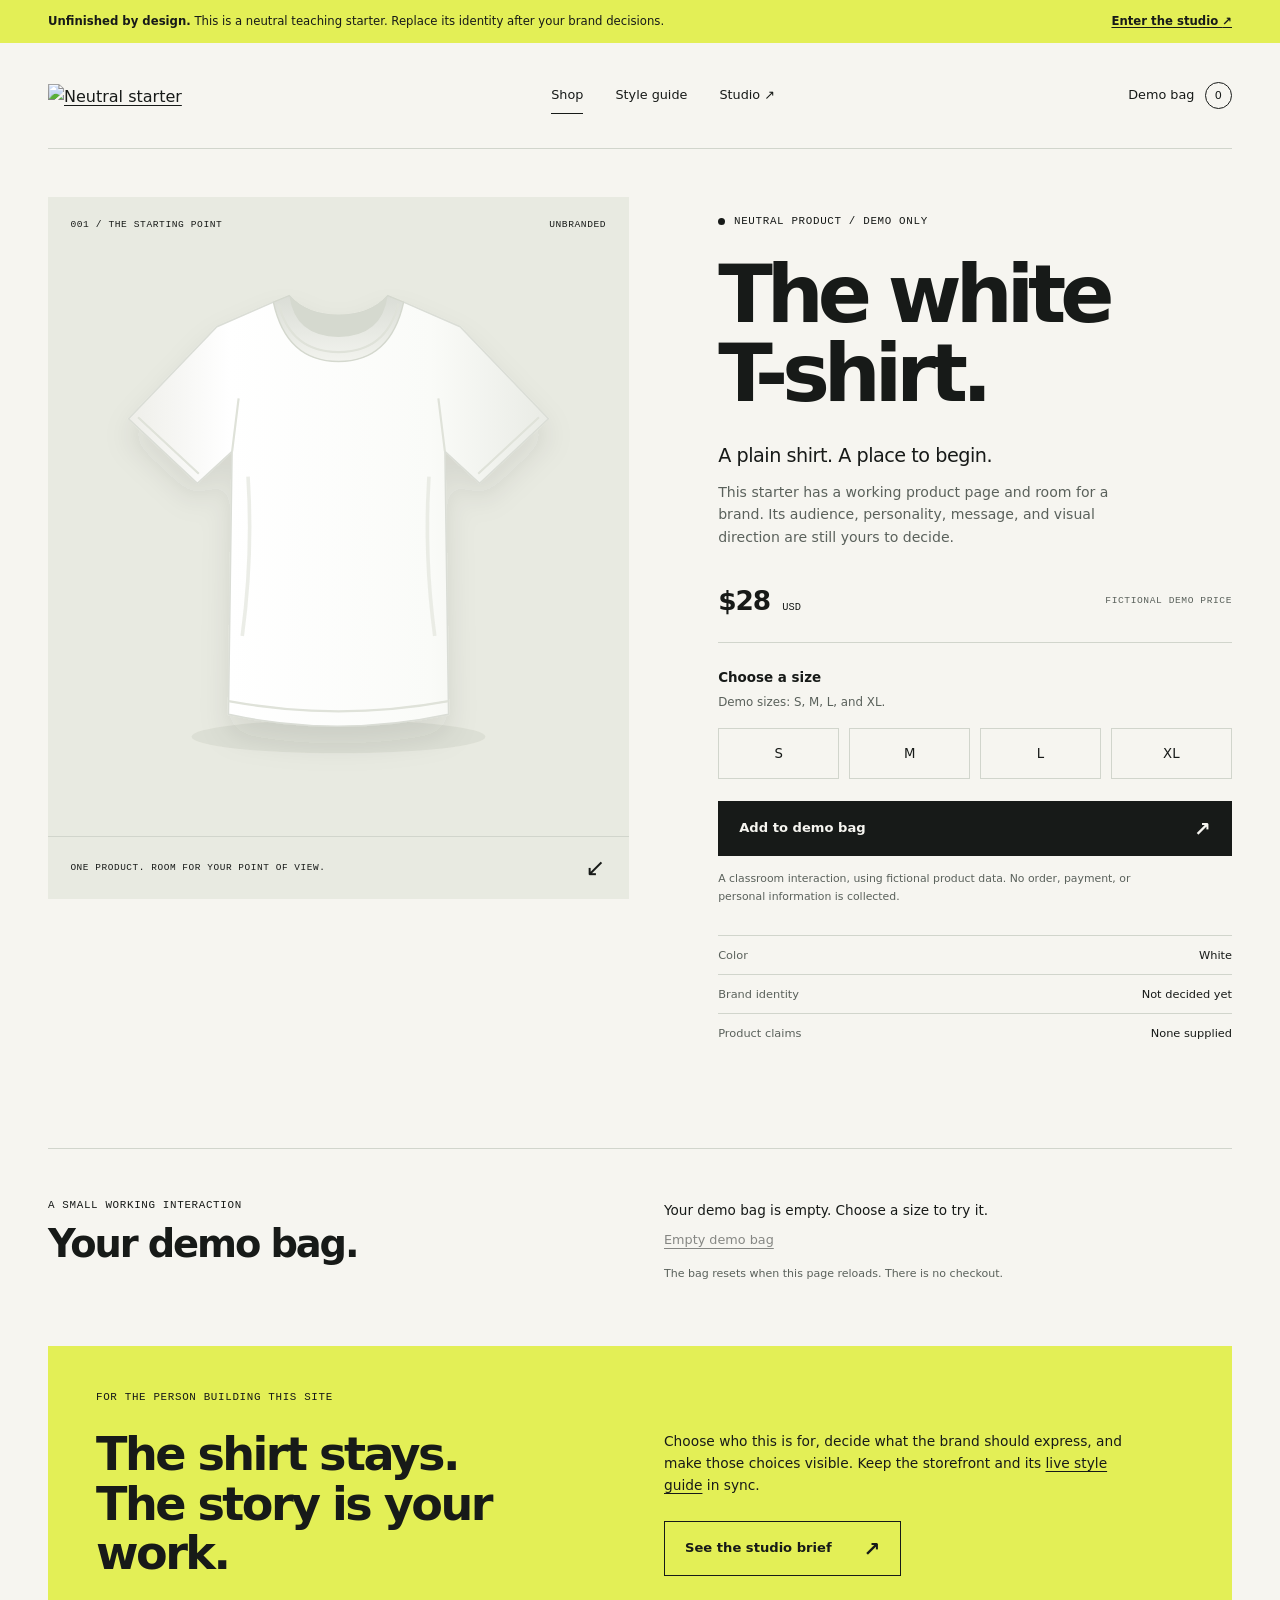
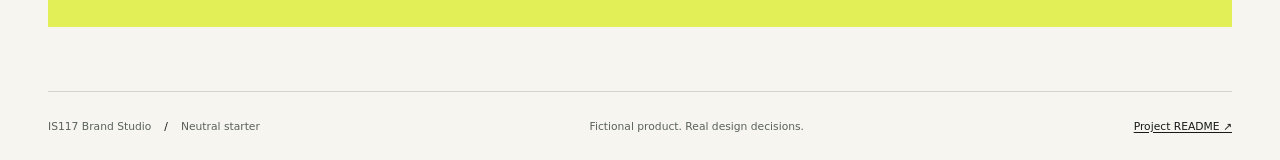
==== public/index.html @ 38f99707 "Initial commit" ====
<!doctype html>
<html lang="en">
  <head>
    <meta charset="utf-8" />
    <meta name="viewport" content="width=device-width, initial-scale=1" />
    <meta
      name="description"
      content="An unfinished, neutral T-shirt storefront for the IS117 Brand Studio. Build a brand through deliberate, visible design choices."
    />
    <title>Your Brand — neutral storefront starter</title>
    <link rel="icon" href="data:," />
    <link rel="stylesheet" href="styles.css" />
    <script src="shop.js" defer></script>
  </head>
  <body>
    <a class="skip-link" href="#main">Skip to content</a>
    <aside class="starter-notice" aria-label="Starter information">
      <span
        ><strong>Unfinished by design.</strong> This is a neutral teaching
        starter. Replace its identity after your brand decisions.</span
      >
      <a href="studio.html"
        >Enter the studio <span aria-hidden="true">↗</span></a
      >
    </aside>
    <header class="site-header wrap">
      <a
        class="brand-link"
        href="index.html"
        aria-label="Your Brand storefront home"
        ><img
          class="wordmark"
          src="assets/wordmark.svg"
          alt="Neutral starter wordmark"
          width="175"
          height="26"
      /></a>
      <nav class="main-nav" aria-label="Main navigation">
        <a class="nav-link" href="index.html" aria-current="page">Shop</a>
        <a class="nav-link" href="styleguide.html">Style guide</a>
        <a class="nav-link" href="studio.html"
          >Studio <span aria-hidden="true">↗</span></a
        >
      </nav>
      <a class="bag-link" href="#demo-bag" aria-label="View demo bag"
        >Demo bag <span id="bag-count" class="bag-count">0</span></a
      >
    </header>

    <main id="main">
      <section class="product-section wrap" aria-labelledby="product-title">
        <div class="product-visual">
          <div class="visual-label">
            <span>001 / The starting point</span><span>Unbranded</span>
          </div>
          <img
            class="shirt-image"
            src="assets/white-shirt.svg"
            alt="Plain white, unbranded short-sleeved T-shirt"
            width="800"
            height="880"
            fetchpriority="high"
          />
          <div class="image-caption">
            <span>One product. Room for your point of view.</span
            ><span aria-hidden="true">↙</span>
          </div>
        </div>
        <div class="product-information">
          <p class="eyebrow">
            <span class="status-dot" aria-hidden="true"></span> Neutral product
            / demo only
          </p>
          <h1 id="product-title">The white<br />T-shirt.</h1>
          <p class="product-intro">A plain shirt. A place to begin.</p>
          <p class="muted product-description">
            This starter has a working product page and room for a brand. Its
            audience, personality, message, and visual direction are still yours
            to decide.
          </p>
          <div class="price-row">
            <p class="price">$28 <span>USD</span></p>
            <span class="micro-label">Fictional demo price</span>
          </div>
          <form id="product-form" class="product-form" novalidate>
            <fieldset aria-describedby="size-help size-error">
              <legend>Choose a size</legend>
              <p id="size-help" class="field-help">
                Demo sizes: S, M, L, and XL.
              </p>
              <div class="size-options">
                <label class="size-option"
                  ><input type="radio" name="size" value="S" /><span
                    >S</span
                  ></label
                >
                <label class="size-option"
                  ><input type="radio" name="size" value="M" /><span
                    >M</span
                  ></label
                >
                <label class="size-option"
                  ><input type="radio" name="size" value="L" /><span
                    >L</span
                  ></label
                >
                <label class="size-option"
                  ><input type="radio" name="size" value="XL" /><span
                    >XL</span
                  ></label
                >
              </div>
              <p id="size-error" class="field-error" role="alert" hidden>
                Choose a size before adding the shirt to your demo bag.
              </p>
            </fieldset>
            <button class="button button-primary add-button" type="submit">
              Add to demo bag <span aria-hidden="true">↗</span>
            </button>
          </form>
          <p class="demo-disclaimer">
            A classroom interaction, using fictional product data. No order,
            payment, or personal information is collected.
          </p>
          <dl class="product-facts">
            <div>
              <dt>Color</dt>
              <dd>White</dd>
            </div>
            <div>
              <dt>Brand identity</dt>
              <dd>Not decided yet</dd>
            </div>
            <div>
              <dt>Product claims</dt>
              <dd>None supplied</dd>
            </div>
          </dl>
        </div>
      </section>

      <section
        id="demo-bag"
        class="bag-section wrap"
        aria-labelledby="bag-title"
      >
        <div>
          <p class="eyebrow">A small working interaction</p>
          <h2 id="bag-title">Your demo bag.</h2>
        </div>
        <div class="bag-details">
          <p
            id="bag-status"
            class="bag-message"
            role="status"
            aria-live="polite"
            aria-atomic="true"
          >
            Your demo bag is empty. Choose a size to try it.
          </p>
          <ul id="bag-items" class="bag-items"></ul>
          <button id="clear-bag" class="text-button" type="button" disabled>
            Empty demo bag
          </button>
          <p class="field-help">
            The bag resets when this page reloads. There is no checkout.
          </p>
        </div>
      </section>

      <section class="starter-next wrap" aria-labelledby="next-title">
        <p class="eyebrow">For the person building this site</p>
        <h2 id="next-title">The shirt stays.<br />The story is your work.</h2>
        <div>
          <p>
            Choose who this is for, decide what the brand should express, and
            make those choices visible. Keep the storefront and its
            <a href="styleguide.html">live style guide</a> in sync.
          </p>
          <a class="button button-secondary" href="studio.html"
            >See the studio brief <span aria-hidden="true">↗</span></a
          >
        </div>
      </section>
    </main>

    <footer class="site-footer wrap">
      <p>
        IS117 Brand Studio <span class="footer-separator"> / </span> Neutral
        starter
      </p>
      <p class="footer-tagline">Fictional product. Real design decisions.</p>
      <a href="https://github.com/kaw393939/is117-brand-studio#readme"
        >Project README <span aria-hidden="true">↗</span></a
      >
    </footer>
  </body>
</html>
---- public/styles.css ----
/* Shared brand tokens. Change these after you agree on your brand direction.
   Both the storefront and the live style guide use this file. */
:root {
  --color-paper: #f6f5f0;
  --color-ink: #171a18;
  --color-muted: #5a615b;
  --color-line: #d1d5cc;
  --color-accent: #e3ef56;
  --color-soft: #e8eae1;
  --color-white: #fff;
  --color-danger: #992e28;
  --font-body:
    system-ui, -apple-system, blinkmacsystemfont, "Segoe UI", sans-serif;
  --font-display:
    system-ui, -apple-system, blinkmacsystemfont, "Segoe UI", sans-serif;
  --font-mono: ui-monospace, sfmono-regular, consolas, monospace;
  --space-1: 0.5rem;
  --space-2: 1rem;
  --space-3: 1.5rem;
  --space-4: 2rem;
  --space-5: 3rem;
  --space-6: 4rem;
  --page-width: 1440px;
}

* {
  box-sizing: border-box;
}

html {
  scroll-behavior: smooth;
  scroll-padding-top: 1.5rem;
}

body {
  margin: 0;
  background: var(--color-paper);
  color: var(--color-ink);
  font-family: var(--font-body);
  line-height: 1.6;
  -webkit-font-smoothing: antialiased;
}

img,
svg {
  display: block;
  max-width: 100%;
}

button,
a,
input {
  -webkit-tap-highlight-color: transparent;
}

a {
  color: inherit;
  text-underline-offset: 0.2em;
  text-decoration-thickness: 1px;
}

a:hover {
  text-decoration-thickness: 2px;
}

button,
input {
  font: inherit;
}

button {
  cursor: pointer;
}

button:disabled {
  cursor: default;
}

:focus-visible {
  outline: 3px solid var(--color-ink);
  outline-offset: 5px;
}

[hidden] {
  display: none !important;
}

::selection {
  background: var(--color-accent);
  color: var(--color-ink);
}

h1,
h2,
h3,
p {
  margin: 0;
}

h1,
h2,
h3 {
  font-family: var(--font-display);
  font-weight: 550;
}

h1 {
  font-size: clamp(3.4rem, 6.25vw, 6.6rem);
  line-height: 0.99;
  letter-spacing: -0.075em;
}

h2 {
  font-size: clamp(2rem, 3.6vw, 3.75rem);
  line-height: 1.08;
  letter-spacing: -0.055em;
}

h3 {
  font-size: 1.3rem;
  line-height: 1.3;
  letter-spacing: -0.03em;
}

p + p {
  margin-top: var(--space-2);
}

.wrap {
  width: min(calc(100% - 6rem), var(--page-width));
  margin-inline: auto;
}

.muted {
  color: var(--color-muted);
}

.eyebrow,
.micro-label,
.visual-label,
.image-caption,
.section-number,
.type-label,
.token-name {
  font-family: var(--font-mono);
  font-size: 0.68rem;
  font-weight: 500;
  line-height: 1.5;
  letter-spacing: 0.06em;
  text-transform: uppercase;
}

.eyebrow {
  display: flex;
  align-items: center;
  gap: 0.55rem;
}

.status-dot {
  width: 7px;
  height: 7px;
  display: inline-block;
  background: var(--color-ink);
  border-radius: 50%;
}

.skip-link {
  position: fixed;
  top: 8px;
  left: 8px;
  z-index: 10;
  transform: translateY(-180%);
  padding: 0.75rem 1rem;
  background: var(--color-ink);
  color: var(--color-white);
}

.skip-link:focus {
  transform: translateY(0);
}

.starter-notice {
  display: flex;
  justify-content: space-between;
  align-items: center;
  gap: 1.5rem;
  padding: 0.8rem 3rem;
  background: var(--color-accent);
  font-size: 0.73rem;
  line-height: 1.5;
}

.starter-notice a {
  flex-shrink: 0;
  font-weight: 650;
}

.site-header {
  min-height: 106px;
  display: flex;
  align-items: center;
  gap: 3rem;
  border-bottom: 1px solid var(--color-line);
}

.brand-link {
  display: inline-block;
  flex-shrink: 0;
}

.wordmark {
  width: 150px;
  height: auto;
}

.main-nav {
  display: flex;
  justify-content: center;
  align-items: center;
  gap: 2rem;
  margin-inline: auto;
}

.nav-link,
.bag-link {
  text-decoration: none;
  font-size: 0.8rem;
}

.nav-link {
  padding-block: 0.5rem;
  border-bottom: 1px solid transparent;
}

.nav-link:hover,
.nav-link[aria-current="page"] {
  border-color: currentcolor;
}

.bag-link {
  display: flex;
  align-items: center;
  gap: 0.65rem;
  white-space: nowrap;
}

.bag-count {
  display: grid;
  place-items: center;
  min-width: 1.7rem;
  height: 1.7rem;
  border: 1px solid var(--color-ink);
  border-radius: 50%;
  font-size: 0.7rem;
}

.product-section {
  display: grid;
  grid-template-columns: 1.13fr 1fr;
  gap: clamp(3rem, 7vw, 8rem);
  padding-block: var(--space-5) 5rem;
  align-items: start;
}

.product-visual {
  position: relative;
  background: var(--color-soft);
}

.visual-label {
  position: absolute;
  z-index: 1;
  inset: 1.3rem 1.4rem auto;
  display: flex;
  justify-content: space-between;
  gap: 1rem;
  font-size: 0.6rem;
}

.shirt-image {
  width: 100%;
  height: auto;
  aspect-ratio: 800 / 880;
  object-fit: contain;
}

.image-caption {
  display: flex;
  align-items: center;
  justify-content: space-between;
  gap: 1rem;
  padding: 1.2rem 1.4rem;
  border-top: 1px solid var(--color-line);
  font-size: 0.59rem;
}

.image-caption > :last-child {
  font-family: var(--font-body);
  font-size: 1.5rem;
  line-height: 1;
}

.product-information {
  max-width: 530px;
  padding-block: 1rem;
}

.product-information h1 {
  margin-top: 1.6rem;
}

.product-intro {
  font-size: 1.2rem;
  line-height: 1.5;
  margin-top: 1.8rem;
  letter-spacing: -0.025em;
}

.product-description {
  margin-top: 0.6rem;
  font-size: 0.88rem;
  max-width: 430px;
}

.price-row {
  display: flex;
  align-items: center;
  justify-content: space-between;
  gap: 1rem;
  margin-block: 2rem 1.5rem;
  padding-bottom: 1.2rem;
  border-bottom: 1px solid var(--color-line);
}

.price {
  font-size: 1.65rem;
  letter-spacing: -0.04em;
  font-weight: 600;
}

.price span {
  font-family: var(--font-mono);
  font-size: 0.65rem;
  font-weight: 400;
  letter-spacing: 0;
  margin-left: 0.25rem;
}

.price-row .micro-label {
  color: var(--color-muted);
  font-size: 0.6rem;
}

fieldset {
  padding: 0;
  margin: 0;
  border: 0;
  min-width: 0;
}

legend {
  padding: 0;
  font-size: 0.84rem;
  font-weight: 650;
}

.field-help {
  margin-top: 0.3rem;
  color: var(--color-muted);
  font-size: 0.74rem;
}

.size-options {
  display: grid;
  grid-template-columns: repeat(4, 1fr);
  gap: 0.6rem;
  margin-top: 1rem;
}

.size-option {
  position: relative;
  cursor: pointer;
}

.size-option input {
  position: absolute;
  opacity: 0;
  width: 100%;
  height: 100%;
  margin: 0;
  cursor: pointer;
}

.size-option span {
  display: grid;
  place-items: center;
  min-height: 3.2rem;
  border: 1px solid var(--color-line);
  background: var(--color-paper);
  font-size: 0.83rem;
  transition:
    background 150ms ease,
    border-color 150ms ease;
}

.size-option input:checked + span {
  background: var(--color-ink);
  border-color: var(--color-ink);
  color: var(--color-paper);
}

.size-option input:hover + span {
  border-color: var(--color-ink);
}

.size-option input:focus-visible + span {
  outline: 3px solid var(--color-ink);
  outline-offset: 4px;
}

.size-option input:focus-visible {
  outline: none;
}

.field-error {
  color: var(--color-danger);
  font-size: 0.8rem;
  margin-top: 0.9rem;
  font-weight: 550;
}

.button {
  display: inline-flex;
  align-items: center;
  justify-content: space-between;
  gap: 2rem;
  min-height: 3.4rem;
  border: 1px solid var(--color-ink);
  padding: 0.9rem 1.25rem;
  font-size: 0.82rem;
  font-weight: 550;
  line-height: 1.4;
  text-decoration: none;
  transition:
    background 150ms ease,
    color 150ms ease;
}

.button > span[aria-hidden] {
  font-size: 1.25rem;
  line-height: 1;
}

.button-primary {
  background: var(--color-ink);
  color: var(--color-paper);
}

.button-primary:hover {
  background: var(--color-accent);
  color: var(--color-ink);
}

.button-secondary {
  background: transparent;
  color: var(--color-ink);
}

.button-secondary:hover {
  background: var(--color-soft);
}

.add-button {
  width: 100%;
  margin-top: 1.4rem;
}

.demo-disclaimer {
  font-size: 0.68rem;
  line-height: 1.65;
  color: var(--color-muted);
  margin-top: 0.9rem;
  max-width: 420px;
}

.product-facts {
  margin-bottom: 0;
  margin-top: 1.8rem;
}

.product-facts div {
  display: flex;
  justify-content: space-between;
  gap: 1rem;
  padding-block: 0.62rem;
  border-top: 1px solid var(--color-line);
  font-size: 0.71rem;
}

.product-facts dt {
  color: var(--color-muted);
}

.product-facts dd {
  margin: 0;
  font-weight: 500;
  text-align: right;
}

.bag-section {
  display: grid;
  grid-template-columns: 1fr 1fr;
  gap: 3rem;
  border-top: 1px solid var(--color-line);
  padding-block: 3rem;
}

.bag-section h2 {
  margin-top: 0.6rem;
  font-size: clamp(2rem, 3vw, 3rem);
}

.bag-details {
  padding-top: 0.2rem;
  font-size: 0.85rem;
}

.bag-message {
  max-width: 500px;
}

.bag-items {
  list-style: none;
  margin: 1rem 0;
  padding: 0;
}

.bag-items:empty {
  margin: 0;
}

.bag-items li {
  padding-block: 0.55rem;
  border-bottom: 1px solid var(--color-line);
  font-size: 0.78rem;
}

.text-button {
  padding: 0.5rem 0;
  border: 0;
  background: transparent;
  color: var(--color-ink);
  font-size: 0.8rem;
  text-decoration: underline;
  text-underline-offset: 0.25rem;
}

.text-button:disabled {
  opacity: 0.5;
}

.bag-details .field-help {
  margin-top: 0.4rem;
  font-size: 0.69rem;
}

.starter-next {
  display: grid;
  grid-template-columns: 1fr 1fr;
  gap: 1.5rem 3rem;
  background: var(--color-accent);
  padding: 2.7rem 3rem 3rem;
  margin-block: 1rem 4rem;
}

.starter-next > .eyebrow {
  grid-column: 1 / -1;
}

.starter-next > div {
  max-width: 470px;
  font-size: 0.86rem;
}

.starter-next .button {
  margin-top: 1.6rem;
}

.site-footer {
  display: flex;
  align-items: center;
  justify-content: space-between;
  gap: 2rem;
  border-top: 1px solid var(--color-line);
  padding-block: 1.6rem;
  font-size: 0.67rem;
  color: var(--color-muted);
}

.footer-tagline {
  margin: 0;
}

.footer-separator {
  margin-inline: 0.6rem;
  color: var(--color-ink);
}

.site-footer a {
  color: var(--color-ink);
}

/* Shared editorial pages */
.page-hero {
  padding-block: 4.5rem 3.8rem;
  display: grid;
  grid-template-columns: 1.25fr 0.75fr;
  align-items: end;
  gap: 1.3rem 4rem;
}

.page-hero > .eyebrow {
  grid-column: 1 / -1;
}

.page-hero h1 {
  font-size: clamp(3.5rem, 6.8vw, 7.3rem);
}

.page-hero .hero-summary {
  max-width: 400px;
  font-size: 0.95rem;
  color: var(--color-muted);
  padding-bottom: 0.25rem;
}

.hero-summary strong {
  font-weight: 550;
  color: var(--color-ink);
}

.page-subnav {
  display: flex;
  flex-wrap: wrap;
  gap: 0.6rem 1.8rem;
  padding-block: 1rem;
  border-top: 1px solid var(--color-line);
  border-bottom: 1px solid var(--color-line);
  font-size: 0.76rem;
}

.section-link {
  text-decoration: none;
}

.section-link:hover {
  text-decoration: underline;
}

.guide-section {
  padding-block: 3rem;
  border-bottom: 1px solid var(--color-line);
  display: grid;
  grid-template-columns: 0.32fr 1fr;
  column-gap: 3rem;
}

.section-heading .section-number {
  color: var(--color-muted);
  display: block;
  margin-bottom: 0.8rem;
}

.section-heading h2 {
  font-size: clamp(1.7rem, 2.5vw, 2.65rem);
}

.section-heading p {
  font-size: 0.78rem;
  color: var(--color-muted);
  margin-top: 1rem;
  max-width: 210px;
}

.guide-content {
  min-width: 0;
}

.draft-label {
  display: inline-block;
  padding: 0.3rem 0.55rem;
  background: var(--color-accent);
  color: var(--color-ink);
  font-family: var(--font-mono);
  font-size: 0.6rem;
  line-height: 1.4;
  letter-spacing: 0.03em;
  text-transform: uppercase;
}

.decision-grid {
  display: grid;
  grid-template-columns: repeat(3, 1fr);
  gap: 1.5rem;
  margin-top: 1.6rem;
}

.decision-grid > div {
  border-top: 1px solid var(--color-line);
  padding-top: 0.8rem;
}

.decision-grid h3 {
  font-size: 0.85rem;
  font-weight: 650;
  letter-spacing: 0;
}

.decision-grid p {
  font-size: 0.8rem;
  color: var(--color-muted);
  margin-top: 0.5rem;
}

.decision-grid .undecided {
  font-size: 1.5rem;
  font-weight: 450;
  color: var(--color-ink);
  letter-spacing: -0.04em;
}

.logo-board {
  min-height: 230px;
  display: grid;
  place-items: center;
  padding: 3rem;
  background: var(--color-white);
  border: 1px solid var(--color-line);
}

.logo-board img {
  width: min(100%, 380px);
}

.logo-variants {
  display: grid;
  grid-template-columns: 1fr 1fr;
  border: 1px solid var(--color-line);
  border-top: 0;
}

.logo-variant {
  min-height: 140px;
  padding: 1.5rem;
  display: flex;
  flex-direction: column;
  justify-content: space-between;
  gap: 1.5rem;
}

.logo-variant + .logo-variant {
  border-left: 1px solid var(--color-line);
}

.logo-small {
  width: 110px;
  height: auto;
}

.logo-mono {
  width: 190px;
  filter: brightness(0);
}

.logo-variant p,
.guide-note {
  font-size: 0.73rem;
  color: var(--color-muted);
}

.guide-note {
  margin-top: 1rem;
  max-width: 680px;
}

.palette-grid {
  display: grid;
  grid-template-columns: repeat(5, 1fr);
  gap: 0.65rem;
}

.color-swatch {
  height: 120px;
  border: 1px solid var(--color-line);
  background: var(--swatch-color);
}

.palette-card h3 {
  font-size: 0.76rem;
  letter-spacing: 0;
  font-weight: 650;
  margin-top: 0.65rem;
}

.palette-card code {
  font-family: var(--font-mono);
  font-size: 0.65rem;
  color: var(--color-muted);
  display: block;
  margin-top: 0.15rem;
}

.palette-card p {
  font-size: 0.66rem;
  color: var(--color-muted);
  margin-top: 0.4rem;
  line-height: 1.5;
}

.type-specimen {
  border-top: 1px solid var(--color-line);
  padding-block: 1.3rem;
}

.type-specimen:first-child {
  border-top: 0;
  padding-top: 0;
}

.type-label {
  display: block;
  margin-bottom: 1rem;
  color: var(--color-muted);
  font-size: 0.6rem;
}

.type-display {
  font-family: var(--font-display);
  font-size: clamp(2.5rem, 4.5vw, 5rem);
  font-weight: 550;
  letter-spacing: -0.075em;
  line-height: 1;
  max-width: 700px;
}

.type-body {
  font-family: var(--font-body);
  font-size: 1rem;
  max-width: 570px;
}

.type-mono {
  font-family: var(--font-mono);
  text-transform: uppercase;
  font-size: 0.7rem;
  letter-spacing: 0.06em;
}

.spacing-grid {
  display: flex;
  flex-wrap: wrap;
  align-items: start;
  gap: 2rem;
}

.spacing-token {
  min-width: 52px;
}

.spacing-bar {
  width: var(--token-size);
  height: 40px;
  background: var(--color-ink);
  margin-bottom: 0.9rem;
}

.token-name {
  display: block;
  font-size: 0.6rem;
}

.spacing-token code {
  font-family: var(--font-mono);
  color: var(--color-muted);
  font-size: 0.65rem;
}

.button-samples {
  display: flex;
  flex-wrap: wrap;
  gap: 1rem;
}

.button-samples .button {
  min-width: 185px;
}

.voice-grid {
  display: grid;
  grid-template-columns: 1fr 1fr;
  gap: 2rem;
}

.voice-grid h3 {
  font-size: 0.95rem;
  font-weight: 600;
  margin-bottom: 0.65rem;
}

.voice-grid p {
  font-size: 0.84rem;
  color: var(--color-muted);
}

.voice-example {
  font-size: 1.7rem !important;
  color: var(--color-ink) !important;
  letter-spacing: -0.035em;
  line-height: 1.3;
}

.guide-footer-note {
  display: flex;
  gap: 2rem;
  align-items: center;
  justify-content: space-between;
  background: var(--color-soft);
  padding: 1.5rem 2rem;
  margin-block: 2rem 4rem;
}

.guide-footer-note p {
  font-size: 0.83rem;
  max-width: 680px;
}

.guide-footer-note a {
  font-size: 0.8rem;
  white-space: nowrap;
}

@media (width >= 1600px) {
  .product-section {
    gap: 8rem;
  }
}

@media (width <= 1100px) {
  .wrap {
    width: calc(100% - 4rem);
  }

  .starter-notice {
    padding-inline: 2rem;
  }

  .site-header {
    gap: 1.7rem;
  }

  .main-nav {
    gap: 1.25rem;
  }

  .product-section {
    gap: 3rem;
    align-items: start;
  }

  .product-information h1 {
    font-size: clamp(3.4rem, 7vw, 5rem);
  }

  .product-information {
    padding-top: 0.5rem;
  }

  .product-intro {
    margin-top: 1.4rem;
  }

  .price-row {
    margin-top: 1.5rem;
  }

  .page-hero {
    column-gap: 2rem;
  }

  .guide-section {
    grid-template-columns: 0.35fr 1fr;
    gap: 2rem;
  }

  .palette-grid {
    grid-template-columns: repeat(3, 1fr);
    row-gap: 1.6rem;
  }
}

@media (width <= 760px) {
  .wrap {
    width: calc(100% - 2.5rem);
  }

  .starter-notice {
    padding: 0.75rem 1.25rem;
    font-size: 0.67rem;
    gap: 1rem;
  }

  .starter-notice > span {
    max-width: 480px;
  }

  .starter-notice a {
    font-size: 0.65rem;
  }

  .site-header {
    min-height: 108px;
    display: grid;
    grid-template-columns: 1fr auto;
    gap: 0.5rem 1rem;
    padding-block: 1.2rem 1rem;
  }

  .wordmark {
    width: 130px;
  }

  .main-nav {
    grid-row: 2;
    grid-column: 1 / -1;
    margin: 0;
    justify-content: flex-start;
    gap: 1.5rem;
  }

  .nav-link,
  .bag-link {
    font-size: 0.73rem;
  }

  .bag-link {
    grid-column: 2;
    grid-row: 1;
  }

  .bag-count {
    min-width: 1.5rem;
    height: 1.5rem;
  }

  .product-section {
    grid-template-columns: 1fr;
    gap: 2rem;
    padding-block: 1.5rem 3rem;
  }

  .product-visual {
    max-width: 600px;
    width: 100%;
    margin-inline: auto;
  }

  .shirt-image {
    max-height: 530px;
  }

  .product-information {
    max-width: none;
    padding: 0;
  }

  .product-information h1 {
    font-size: clamp(4.2rem, 13vw, 7rem);
    margin-top: 1rem;
  }

  .product-intro {
    font-size: 1.1rem;
    margin-top: 1.4rem;
  }

  .product-description {
    max-width: 580px;
  }

  .product-facts {
    margin-top: 1.5rem;
  }

  .bag-section {
    grid-template-columns: 1fr;
    gap: 1.3rem;
    padding-block: 2rem;
  }

  .bag-section h2 {
    margin-top: 0.6rem;
  }

  .starter-next {
    grid-template-columns: 1fr;
    padding: 1.8rem;
    gap: 1.3rem;
    margin-block: 1rem 3rem;
  }

  .starter-next > div {
    max-width: none;
  }

  .site-footer {
    flex-wrap: wrap;
    gap: 0.7rem 2rem;
    padding-block: 1.5rem;
  }

  .footer-tagline {
    display: none;
  }

  .page-hero {
    padding-block: 2.5rem;
    grid-template-columns: 1fr;
    row-gap: 1.4rem;
  }

  .page-hero h1 {
    font-size: clamp(3.7rem, 11vw, 6rem);
  }

  .page-hero .hero-summary {
    max-width: 570px;
    font-size: 0.9rem;
  }

  .page-subnav {
    gap: 0.6rem 1.2rem;
    font-size: 0.72rem;
  }

  .guide-section {
    grid-template-columns: 1fr;
    gap: 1.8rem;
    padding-block: 2.3rem;
  }

  .section-heading {
    display: grid;
    grid-template-columns: 1fr 1fr;
    column-gap: 2rem;
  }

  .section-heading .section-number {
    grid-column: 1 / -1;
    margin-bottom: 0.5rem;
  }

  .section-heading p {
    max-width: none;
    margin: 0;
    font-size: 0.73rem;
  }

  .decision-grid {
    gap: 1rem;
  }

  .decision-grid .undecided {
    font-size: 1.3rem;
  }

  .decision-grid p {
    font-size: 0.73rem;
  }

  .palette-grid {
    grid-template-columns: repeat(5, 1fr);
  }

  .color-swatch {
    height: 85px;
  }

  .palette-card p {
    font-size: 0.62rem;
  }

  .palette-card code {
    font-size: 0.57rem;
  }

  .guide-footer-note {
    flex-direction: column;
    align-items: start;
    gap: 1rem;
    margin-block: 1.5rem 3rem;
    padding: 1.5rem;
  }
}

@media (width <= 420px) {
  .starter-notice {
    align-items: start;
    flex-direction: column;
    gap: 0.35rem;
  }

  .visual-label {
    inset: 1rem 1rem auto;
    font-size: 0.53rem;
  }

  .image-caption {
    font-size: 0.53rem;
    padding: 1rem;
  }

  .price-row .micro-label {
    font-size: 0.54rem;
  }

  .section-heading {
    grid-template-columns: 1fr;
    gap: 0.6rem;
  }

  .section-heading .section-number {
    margin: 0;
  }

  .decision-grid {
    grid-template-columns: 1fr;
    gap: 1.2rem;
  }

  .decision-grid > div {
    display: grid;
    grid-template-columns: 0.5fr 1fr;
    gap: 0.4rem 1rem;
  }

  .decision-grid p {
    margin-top: 0;
  }

  .decision-grid p:last-child {
    grid-column: 2;
  }

  .palette-grid {
    grid-template-columns: repeat(3, 1fr);
  }

  .color-swatch {
    height: 90px;
  }

  .logo-board {
    min-height: 190px;
    padding: 2rem;
  }

  .logo-variants {
    grid-template-columns: 1fr;
  }

  .logo-variant {
    min-height: 125px;
  }

  .logo-variant + .logo-variant {
    border-left: 0;
    border-top: 1px solid var(--color-line);
  }

  .voice-grid {
    grid-template-columns: 1fr;
    gap: 1.5rem;
  }
}

@media (prefers-reduced-motion: reduce) {
  html {
    scroll-behavior: auto;
  }

  *,
  *::before,
  *::after {
    transition: none !important;
    animation: none !important;
  }
}
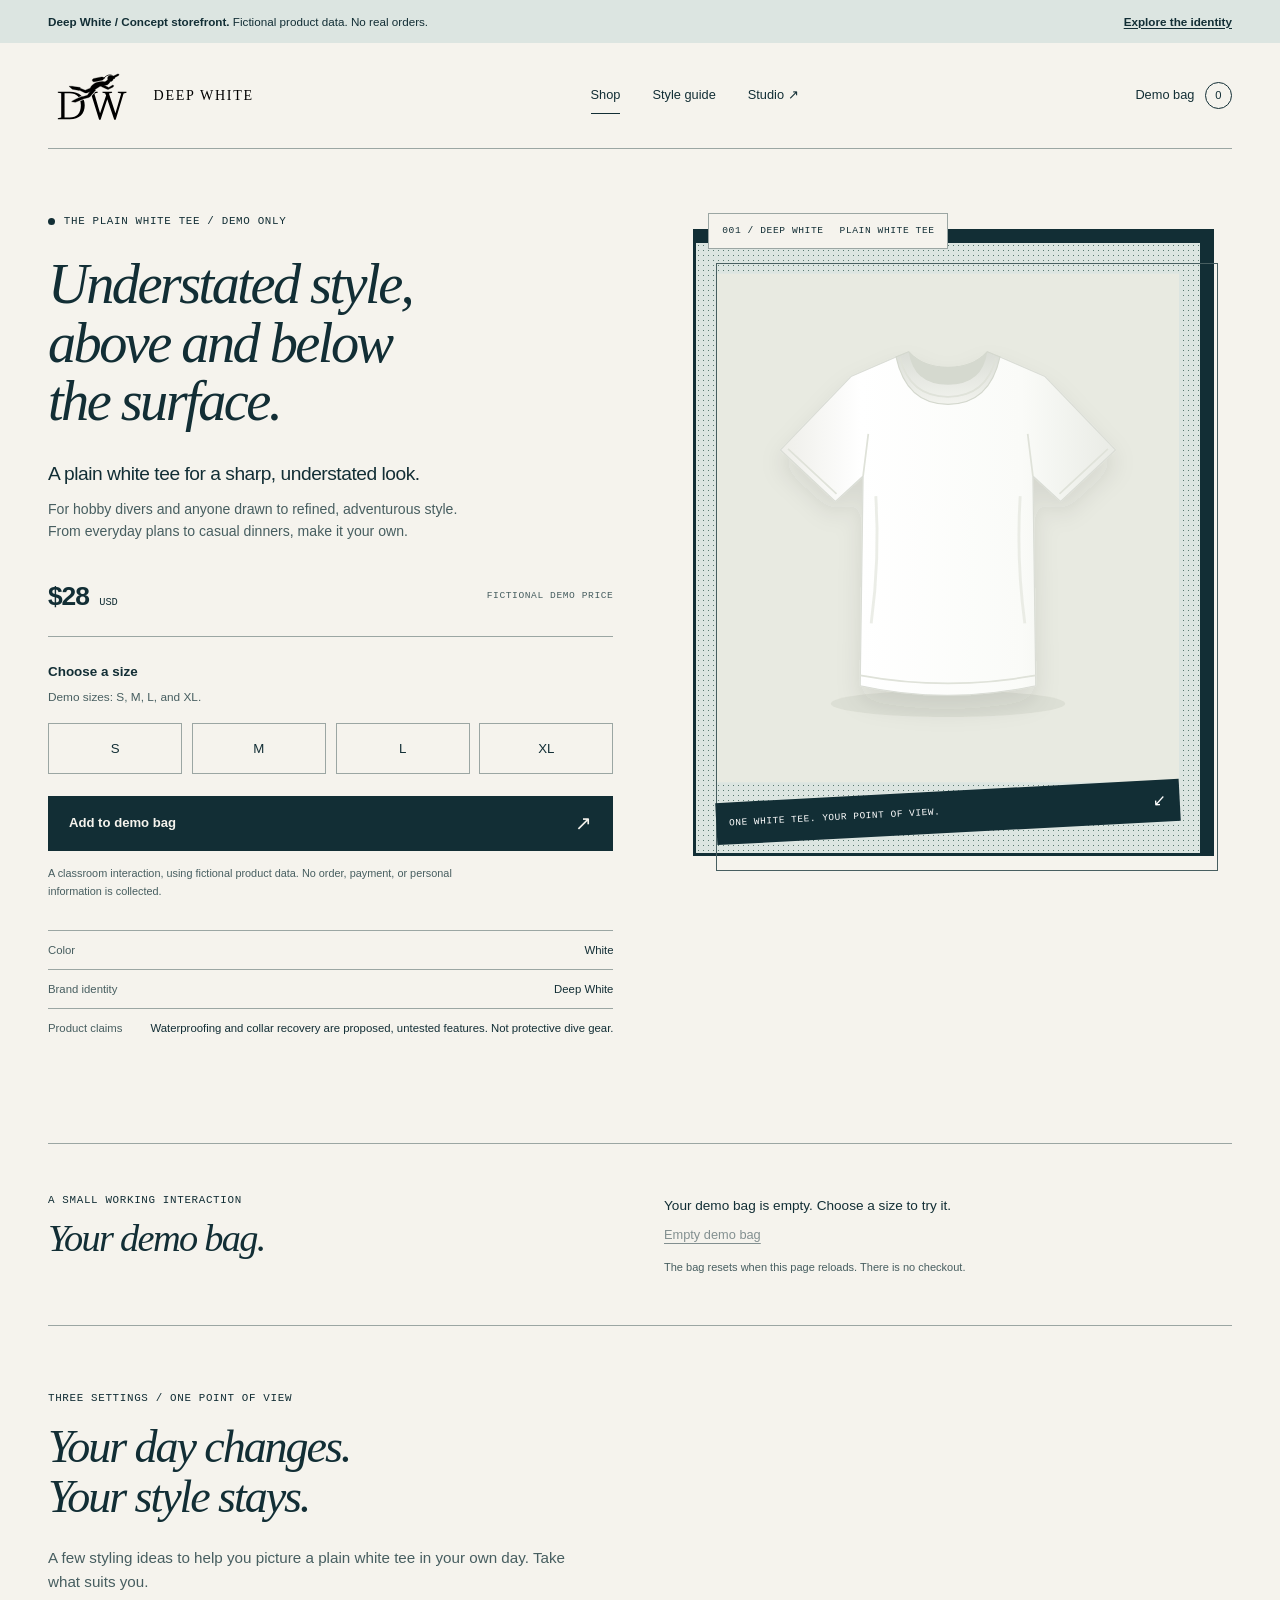
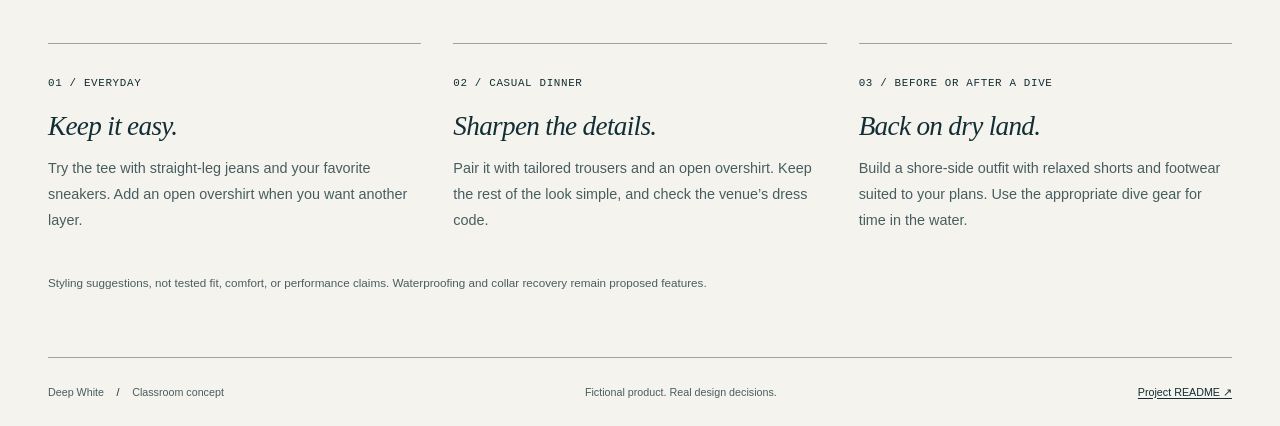
==== commit cefb62aa: "Build Deep White storefront and shared style guide (BRAND-001)" ====
--- a/public/index.html
+++ b/public/index.html
@@ -5,9 +5,9 @@
     <meta name="viewport" content="width=device-width, initial-scale=1" />
     <meta
       name="description"
-      content="An unfinished, neutral T-shirt storefront for the IS117 Brand Studio. Build a brand through deliberate, visible design choices."
+      content="Deep White: understated style, above and below the surface. Explore a plain white tee and three ways to style it. Classroom concept."
     />
-    <title>Your Brand — neutral storefront starter</title>
+    <title>Deep White — Understated style</title>
     <link rel="icon" href="data:," />
     <link rel="stylesheet" href="styles.css" />
     <script src="shop.js" defer></script>
@@ -16,25 +16,24 @@
     <a class="skip-link" href="#main">Skip to content</a>
     <aside class="starter-notice" aria-label="Starter information">
       <span
-        ><strong>Unfinished by design.</strong> This is a neutral teaching
-        starter. Replace its identity after your brand decisions.</span
-      >
-      <a href="studio.html"
-        >Enter the studio <span aria-hidden="true">↗</span></a
-      >
+        ><strong>Deep White / Concept storefront.</strong> Fictional product
+        data. No real orders.</span
+      >
+      <a href="styleguide.html">Explore the identity</a>
     </aside>
     <header class="site-header wrap">
       <a
         class="brand-link"
         href="index.html"
-        aria-label="Your Brand storefront home"
+        aria-label="Deep White storefront home"
         ><img
           class="wordmark"
           src="assets/wordmark.svg"
-          alt="Neutral starter wordmark"
-          width="175"
-          height="26"
-      /></a>
+          alt="Deep White scuba diver over DW"
+          width="96"
+          height="60"
+        /><span class="brand-name">DEEP WHITE</span></a
+      >
       <nav class="main-nav" aria-label="Main navigation">
         <a class="nav-link" href="index.html" aria-current="page">Shop</a>
         <a class="nav-link" href="styleguide.html">Style guide</a>
@@ -51,7 +50,7 @@
       <section class="product-section wrap" aria-labelledby="product-title">
         <div class="product-visual">
           <div class="visual-label">
-            <span>001 / The starting point</span><span>Unbranded</span>
+            <span>001 / Deep White</span><span>Plain white tee</span>
           </div>
           <img
             class="shirt-image"
@@ -62,21 +61,24 @@
             fetchpriority="high"
           />
           <div class="image-caption">
-            <span>One product. Room for your point of view.</span
+            <span>One white tee. Your point of view.</span
             ><span aria-hidden="true">↙</span>
           </div>
         </div>
         <div class="product-information">
           <p class="eyebrow">
-            <span class="status-dot" aria-hidden="true"></span> Neutral product
-            / demo only
-          </p>
-          <h1 id="product-title">The white<br />T-shirt.</h1>
-          <p class="product-intro">A plain shirt. A place to begin.</p>
+            <span class="status-dot" aria-hidden="true"></span> The plain white
+            tee / demo only
+          </p>
+          <h1 id="product-title">
+            Understated style,<br />above and below<br />the surface.
+          </h1>
+          <p class="product-intro">
+            A plain white tee for a sharp, understated look.
+          </p>
           <p class="muted product-description">
-            This starter has a working product page and room for a brand. Its
-            audience, personality, message, and visual direction are still yours
-            to decide.
+            For hobby divers and anyone drawn to refined, adventurous style.
+            From everyday plans to casual dinners, make it your own.
           </p>
           <div class="price-row">
             <p class="price">$28 <span>USD</span></p>
@@ -129,11 +131,14 @@
             </div>
             <div>
               <dt>Brand identity</dt>
-              <dd>Not decided yet</dd>
+              <dd>Deep White</dd>
             </div>
             <div>
               <dt>Product claims</dt>
-              <dd>None supplied</dd>
+              <dd>
+                Waterproofing and collar recovery are proposed, untested
+                features. Not protective dive gear.
+              </dd>
             </div>
           </dl>
         </div>
@@ -168,29 +173,57 @@
         </div>
       </section>
 
-      <section class="starter-next wrap" aria-labelledby="next-title">
-        <p class="eyebrow">For the person building this site</p>
-        <h2 id="next-title">The shirt stays.<br />The story is your work.</h2>
-        <div>
-          <p>
-            Choose who this is for, decide what the brand should express, and
-            make those choices visible. Keep the storefront and its
-            <a href="styleguide.html">live style guide</a> in sync.
-          </p>
-          <a class="button button-secondary" href="studio.html"
-            >See the studio brief <span aria-hidden="true">↗</span></a
-          >
-        </div>
+      <section
+        id="styling"
+        class="occasion-section wrap"
+        aria-labelledby="occasion-title"
+      >
+        <p class="eyebrow">Three settings / One point of view</p>
+        <h2 id="occasion-title">Your day changes.<br />Your style stays.</h2>
+        <p class="occasion-intro">
+          A few styling ideas to help you picture a plain white tee in your own
+          day. Take what suits you.
+        </p>
+        <div class="occasion-grid">
+          <article>
+            <span class="section-number">01 / Everyday</span>
+            <h3>Keep it easy.</h3>
+            <p>
+              Try the tee with straight-leg jeans and your favorite sneakers.
+              Add an open overshirt when you want another layer.
+            </p>
+          </article>
+          <article>
+            <span class="section-number">02 / Casual dinner</span>
+            <h3>Sharpen the details.</h3>
+            <p>
+              Pair it with tailored trousers and an open overshirt. Keep the
+              rest of the look simple, and check the venue’s dress code.
+            </p>
+          </article>
+          <article>
+            <span class="section-number">03 / Before or after a dive</span>
+            <h3>Back on dry land.</h3>
+            <p>
+              Build a shore-side outfit with relaxed shorts and footwear suited
+              to your plans. Use the appropriate dive gear for time in the
+              water.
+            </p>
+          </article>
+        </div>
+        <p class="guide-note">
+          Styling suggestions, not tested fit, comfort, or performance claims.
+          Waterproofing and collar recovery remain proposed features.
+        </p>
       </section>
     </main>
 
     <footer class="site-footer wrap">
       <p>
-        IS117 Brand Studio <span class="footer-separator"> / </span> Neutral
-        starter
+        Deep White <span class="footer-separator"> / </span> Classroom concept
       </p>
       <p class="footer-tagline">Fictional product. Real design decisions.</p>
-      <a href="https://github.com/kaw393939/is117-brand-studio#readme"
+      <a href="https://github.com/chaseac-cpu/is117-brand-studio-cc#readme"
         >Project README <span aria-hidden="true">↗</span></a
       >
     </footer>
--- a/public/styles.css
+++ b/public/styles.css
@@ -1,18 +1,15 @@
-/* Shared brand tokens. Change these after you agree on your brand direction.
-   Both the storefront and the live style guide use this file. */
+/* Deep White shared brand tokens: storefront, guide, and studio. */
 :root {
-  --color-paper: #f6f5f0;
-  --color-ink: #171a18;
-  --color-muted: #5a615b;
-  --color-line: #d1d5cc;
-  --color-accent: #e3ef56;
-  --color-soft: #e8eae1;
+  --color-paper: #f5f3ed;
+  --color-ink: #122e35;
+  --color-muted: #475e60;
+  --color-line: #9ba6a3;
+  --color-accent: #dce5e1;
+  --color-soft: #dce5e1;
   --color-white: #fff;
   --color-danger: #992e28;
-  --font-body:
-    system-ui, -apple-system, blinkmacsystemfont, "Segoe UI", sans-serif;
-  --font-display:
-    system-ui, -apple-system, blinkmacsystemfont, "Segoe UI", sans-serif;
+  --font-body: arial, helvetica, sans-serif;
+  --font-display: georgia, "Times New Roman", serif;
   --font-mono: ui-monospace, sfmono-regular, consolas, monospace;
   --space-1: 0.5rem;
   --space-2: 1rem;
@@ -107,19 +104,25 @@
 h1 {
   font-size: clamp(3.4rem, 6.25vw, 6.6rem);
   line-height: 0.99;
-  letter-spacing: -0.075em;
+  font-style: italic;
+  font-weight: 400;
+  letter-spacing: -0.045em;
 }
 
 h2 {
   font-size: clamp(2rem, 3.6vw, 3.75rem);
   line-height: 1.08;
-  letter-spacing: -0.055em;
+  font-style: italic;
+  font-weight: 400;
+  letter-spacing: -0.045em;
 }
 
 h3 {
   font-size: 1.3rem;
   line-height: 1.3;
-  letter-spacing: -0.03em;
+  font-family: var(--font-body);
+  font-weight: 500;
+  letter-spacing: -0.025em;
 }
 
 p + p {
@@ -204,13 +207,17 @@
 }
 
 .brand-link {
-  display: inline-block;
   flex-shrink: 0;
+  display: flex;
+  align-items: center;
+  gap: 0.6rem;
+  text-decoration: none;
 }
 
 .wordmark {
-  width: 150px;
-  height: auto;
+  width: 96px;
+  height: 60px;
+  object-fit: contain;
 }
 
 .main-nav {
@@ -256,25 +263,37 @@
 
 .product-section {
   display: grid;
-  grid-template-columns: 1.13fr 1fr;
-  gap: clamp(3rem, 7vw, 8rem);
   padding-block: var(--space-5) 5rem;
+  grid-template-columns: 1.05fr 1fr;
+  gap: 5rem;
   align-items: start;
 }
 
 .product-visual {
   position: relative;
   background: var(--color-soft);
+  grid-column: 2;
+  grid-row: 1;
+  border: 14px solid var(--color-ink);
+  border-left-width: 3px;
+  border-bottom-width: 3px;
+  margin: 2rem 18px 2rem 0;
+  background-image: radial-gradient(#597970 0.7px, transparent 0.7px);
+  background-size: 5px 5px;
+  padding: 30px 20px 20px;
 }
 
 .visual-label {
   position: absolute;
   z-index: 1;
-  inset: 1.3rem 1.4rem auto;
   display: flex;
   justify-content: space-between;
   gap: 1rem;
   font-size: 0.6rem;
+  inset: -30px auto auto 12px;
+  background: var(--color-paper);
+  padding: 0.6rem 0.8rem;
+  border: 1px solid var(--color-line);
 }
 
 .shirt-image {
@@ -282,6 +301,7 @@
   height: auto;
   aspect-ratio: 800 / 880;
   object-fit: contain;
+  position: relative;
 }
 
 .image-caption {
@@ -289,24 +309,34 @@
   align-items: center;
   justify-content: space-between;
   gap: 1rem;
-  padding: 1.2rem 1.4rem;
   border-top: 1px solid var(--color-line);
   font-size: 0.59rem;
+  position: relative;
+  margin: 0.5rem 0 0;
+  padding: 0.8rem;
+  background: var(--color-ink);
+  color: var(--color-white);
+  transform: rotate(-3deg);
+  border: 0;
 }
 
 .image-caption > :last-child {
   font-family: var(--font-body);
-  font-size: 1.5rem;
   line-height: 1;
+  font-size: 1rem;
 }
 
 .product-information {
-  max-width: 530px;
   padding-block: 1rem;
+  grid-column: 1;
+  grid-row: 1;
+  max-width: none;
 }
 
 .product-information h1 {
   margin-top: 1.6rem;
+  font-size: clamp(2.7rem, 4.4vw, 4.8rem);
+  line-height: 1.04;
 }
 
 .product-intro {
@@ -740,6 +770,7 @@
 
 .logo-board img {
   width: min(100%, 380px);
+  height: auto;
 }
 
 .logo-variants {
@@ -763,13 +794,14 @@
 }
 
 .logo-small {
-  width: 110px;
   height: auto;
+  width: 96px;
 }
 
 .logo-mono {
   width: 190px;
-  filter: brightness(0);
+  height: auto;
+  filter: none;
 }
 
 .logo-variant p,
@@ -836,11 +868,12 @@
 
 .type-display {
   font-family: var(--font-display);
-  font-size: clamp(2.5rem, 4.5vw, 5rem);
-  font-weight: 550;
-  letter-spacing: -0.075em;
   line-height: 1;
   max-width: 700px;
+  font-style: italic;
+  font-weight: 400;
+  letter-spacing: -0.045em;
+  font-size: clamp(2rem, 3.4vw, 4rem);
 }
 
 .type-body {
@@ -1295,3 +1328,125 @@
     animation: none !important;
   }
 }
+
+/* Direction B: editorial typography and layered product framing. */
+
+.brand-name {
+  font-family: var(--font-display);
+  letter-spacing: 0.12em;
+  font-size: 0.88rem;
+  color: #000;
+  white-space: nowrap;
+}
+
+.product-visual::before {
+  content: "";
+  position: absolute;
+  inset: 20px -18px -18px 20px;
+  border: 1px solid var(--color-muted);
+  pointer-events: none;
+}
+
+.decision-value {
+  font-family: var(--font-display);
+  font-style: italic;
+  font-size: 1.5rem !important;
+  color: var(--color-ink) !important;
+}
+
+.occasion-section {
+  padding-block: var(--space-6);
+  border-top: 1px solid var(--color-line);
+}
+
+.occasion-section h2 {
+  margin-top: 1rem;
+}
+
+.occasion-intro {
+  max-width: 540px;
+  margin-top: 1.5rem;
+  color: var(--color-muted);
+  font-size: 0.95rem;
+}
+
+.occasion-grid {
+  display: grid;
+  grid-template-columns: repeat(3, 1fr);
+  gap: 2rem;
+  margin-top: 3rem;
+}
+
+.occasion-grid article {
+  padding: 1.5rem 0;
+  border-top: 1px solid var(--color-line);
+}
+
+.occasion-grid h3 {
+  margin: 1rem 0 0.75rem;
+  font-family: var(--font-display);
+  font-style: italic;
+  font-size: 1.7rem;
+}
+
+.occasion-grid p {
+  font-size: 0.9rem;
+  color: var(--color-muted);
+  line-height: 1.8;
+}
+
+@media (width <= 1100px) {
+  .site-header {
+    gap: 1.2rem;
+  }
+
+  .brand-name {
+    font-size: 0.7rem;
+  }
+
+  .product-section {
+    gap: 3rem;
+  }
+}
+
+@media (width <= 760px) {
+  .product-section {
+    grid-template-columns: 1fr;
+    gap: 1.8rem;
+  }
+
+  .product-information {
+    grid-column: 1;
+    grid-row: 1;
+  }
+
+  .product-visual {
+    grid-column: 1;
+    grid-row: 2;
+    width: calc(100% - 18px);
+    margin-top: 1.5rem;
+  }
+
+  .product-information h1 {
+    font-size: clamp(2.6rem, 9vw, 4rem);
+  }
+
+  .wordmark {
+    width: 72px;
+    height: 45px;
+  }
+
+  .brand-name {
+    font-size: 0.7rem;
+  }
+
+  .occasion-grid {
+    grid-template-columns: 1fr;
+    gap: 0.5rem;
+    margin-top: 1.5rem;
+  }
+
+  .occasion-section {
+    padding-block: 2.5rem;
+  }
+}
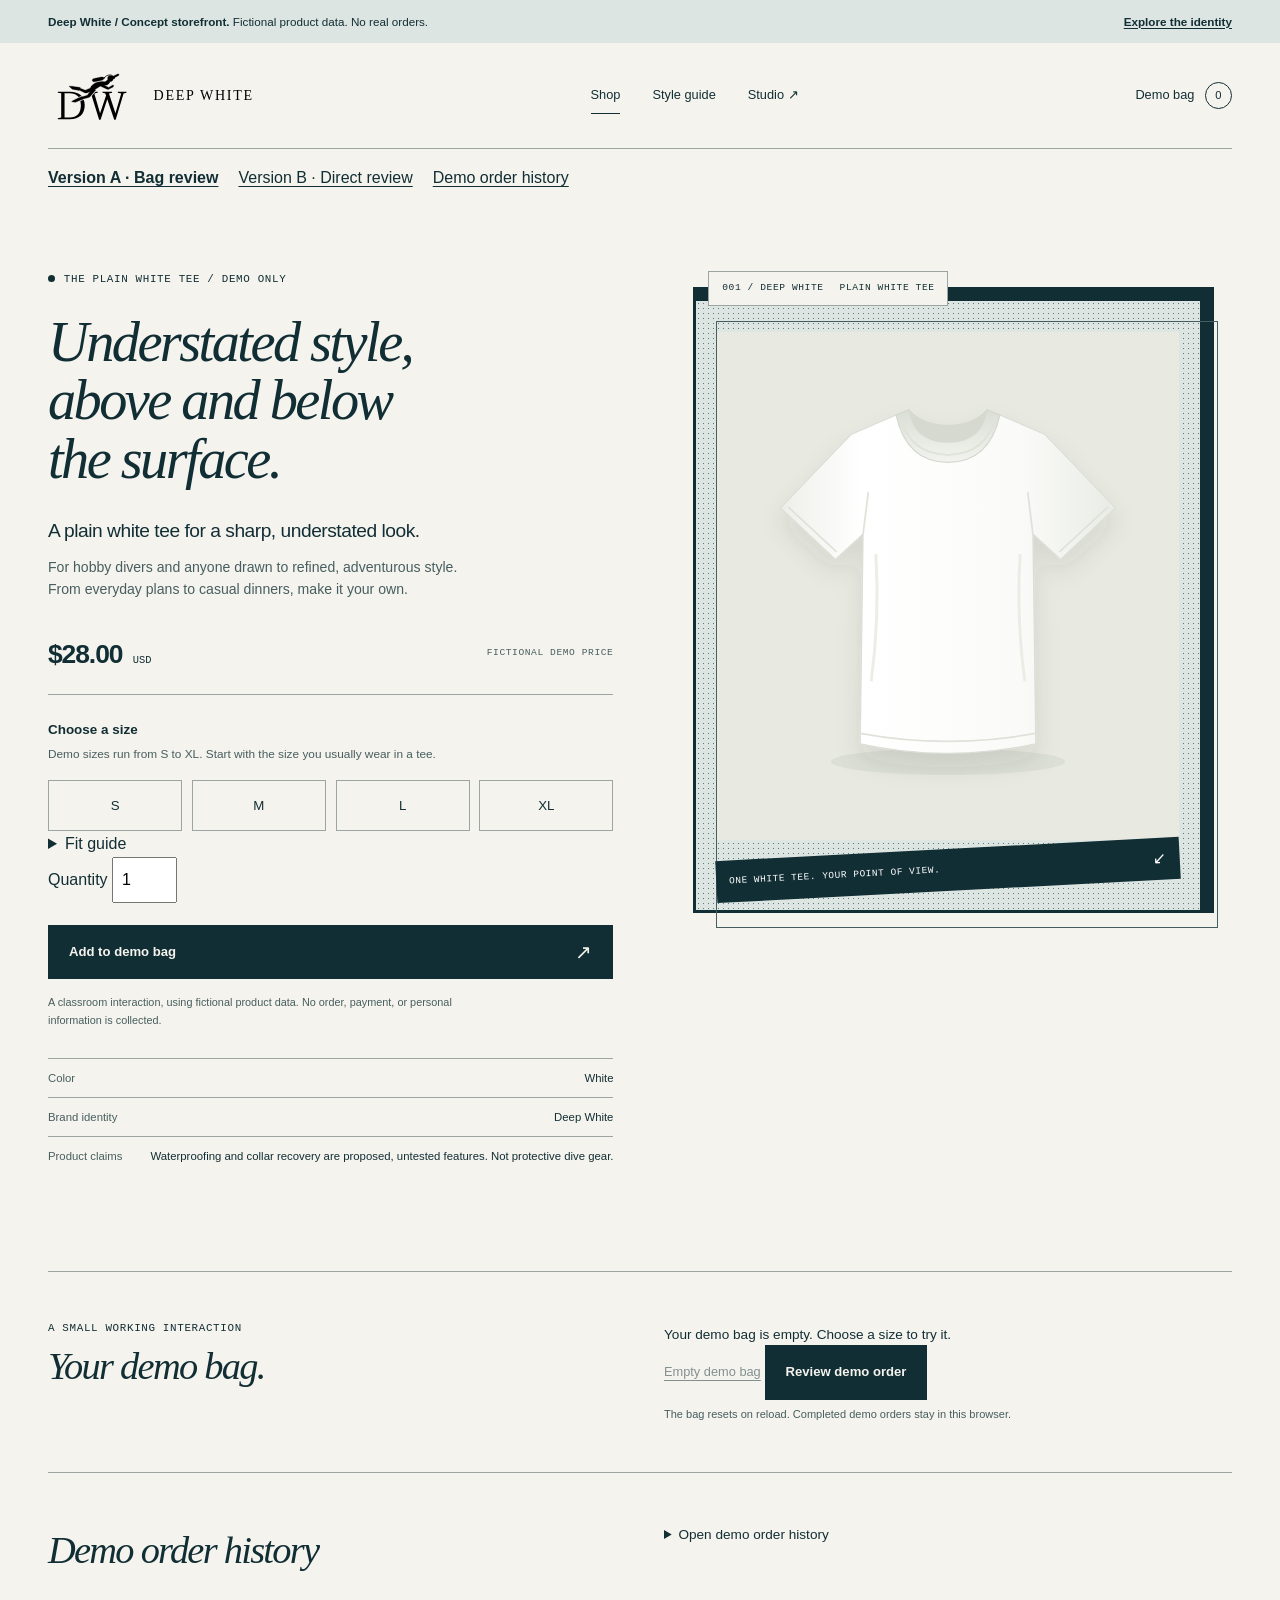
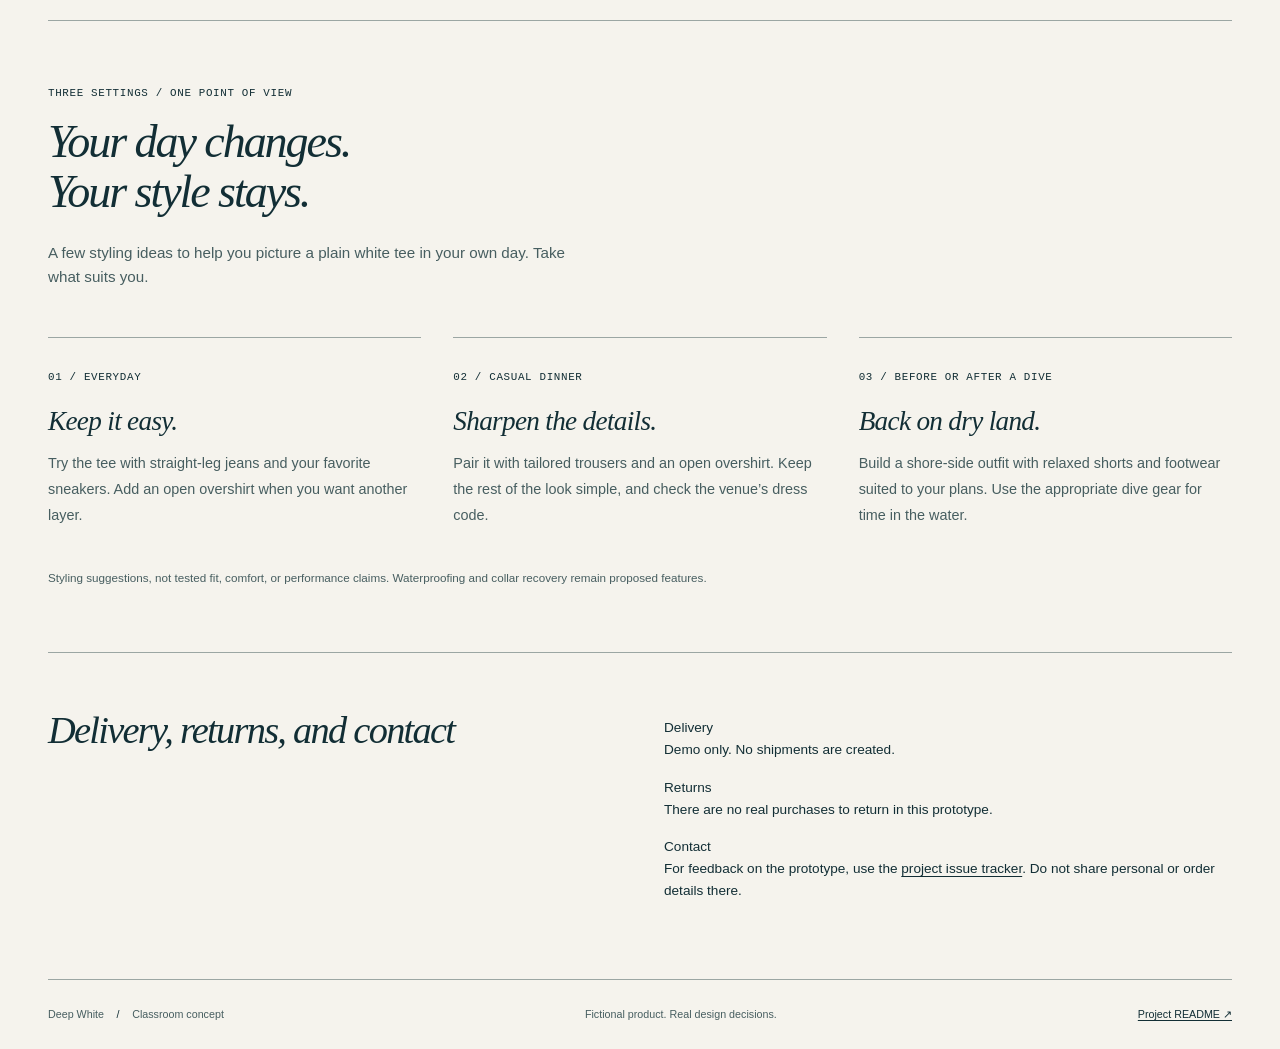
==== commit b8e63c7c: "Add Deep White simulated checkout and order history" ====
--- a/public/index.html
+++ b/public/index.html
@@ -10,7 +10,7 @@
     <title>Deep White — Understated style</title>
     <link rel="icon" href="data:," />
     <link rel="stylesheet" href="styles.css" />
-    <script src="shop.js" defer></script>
+    <script type="module" src="shop.js"></script>
   </head>
   <body>
     <a class="skip-link" href="#main">Skip to content</a>
@@ -47,6 +47,15 @@
     </header>
 
     <main id="main">
+      <nav class="wrap prototype-nav" aria-label="Checkout prototype versions">
+        <a id="version-a" href="index.html" aria-current="page"
+          >Version A · Bag review</a
+        >
+        <a id="version-b" href="index.html?version=b"
+          >Version B · Direct review</a
+        >
+        <a href="#order-history">Demo order history</a>
+      </nav>
       <section class="product-section wrap" aria-labelledby="product-title">
         <div class="product-visual">
           <div class="visual-label">
@@ -81,14 +90,17 @@
             From everyday plans to casual dinners, make it your own.
           </p>
           <div class="price-row">
-            <p class="price">$28 <span>USD</span></p>
+            <p class="price">
+              <strong id="unit-price">$28</strong> <span>USD</span>
+            </p>
             <span class="micro-label">Fictional demo price</span>
           </div>
           <form id="product-form" class="product-form" novalidate>
             <fieldset aria-describedby="size-help size-error">
               <legend>Choose a size</legend>
               <p id="size-help" class="field-help">
-                Demo sizes: S, M, L, and XL.
+                Demo sizes run from S to XL. Start with the size you usually
+                wear in a tee.
               </p>
               <div class="size-options">
                 <label class="size-option"
@@ -116,6 +128,29 @@
                 Choose a size before adding the shirt to your demo bag.
               </p>
             </fieldset>
+            <details class="fit-guide">
+              <summary>Fit guide</summary>
+              <p>
+                For a closer or roomier look, compare the cut of a tee you
+                already own. Actual garment measurements and fit are still to be
+                verified for this concept.
+              </p>
+            </details>
+            <label for="quantity">Quantity</label>
+            <input
+              id="quantity"
+              name="quantity"
+              type="number"
+              min="1"
+              max="10"
+              step="1"
+              value="1"
+              required
+              aria-describedby="quantity-error"
+            />
+            <p id="quantity-error" class="field-error" role="alert" hidden>
+              Enter a whole quantity from 1 through 10.
+            </p>
             <button class="button button-primary add-button" type="submit">
               Add to demo bag <span aria-hidden="true">↗</span>
             </button>
@@ -167,10 +202,53 @@
           <button id="clear-bag" class="text-button" type="button" disabled>
             Empty demo bag
           </button>
+          <button
+            id="review-order"
+            class="button button-primary"
+            type="button"
+            disabled
+          >
+            Review demo order
+          </button>
+          <section id="order-review" aria-labelledby="review-title" hidden>
+            <h3 id="review-title" tabindex="-1">Review your demo order</h3>
+            <ul id="review-items" class="bag-items"></ul>
+            <p id="review-total"></p>
+            <p>
+              Sample order details are provided. No payment, email, or shipping.
+            </p>
+            <button
+              id="finish-order"
+              class="button button-primary"
+              type="button"
+            >
+              Finish simulated checkout
+            </button>
+          </section>
           <p class="field-help">
-            The bag resets when this page reloads. There is no checkout.
-          </p>
-        </div>
+            The bag resets on reload. Completed demo orders stay in this
+            browser.
+          </p>
+        </div>
+      </section>
+
+      <section
+        id="order-history"
+        class="bag-section wrap"
+        aria-labelledby="history-title"
+      >
+        <div>
+          <h2 id="history-title">Demo order history</h2>
+        </div>
+        <details id="history-panel" class="bag-details">
+          <summary>Open demo order history</summary>
+          <p class="field-help">
+            Both versions share completed demo orders in this browser. Clearing
+            site data removes them.
+          </p>
+          <p id="history-status">No saved demo orders yet.</p>
+          <ul id="history-items" class="bag-items"></ul>
+        </details>
       </section>
 
       <section
@@ -216,6 +294,27 @@
           Waterproofing and collar recovery remain proposed features.
         </p>
       </section>
+      <section
+        id="shop-help"
+        class="bag-section wrap"
+        aria-labelledby="help-title"
+      >
+        <h2 id="help-title">Delivery, returns, and contact</h2>
+        <dl class="bag-details">
+          <dt>Delivery</dt>
+          <dd>Demo only. No shipments are created.</dd>
+          <dt>Returns</dt>
+          <dd>There are no real purchases to return in this prototype.</dd>
+          <dt>Contact</dt>
+          <dd>
+            For feedback on the prototype, use the
+            <a
+              href="https://github.com/chaseac-cpu/is117-brand-studio-cc/issues"
+              >project issue tracker</a
+            >. Do not share personal or order details there.
+          </dd>
+        </dl>
+      </section>
     </main>
 
     <footer class="site-footer wrap">
--- a/public/styles.css
+++ b/public/styles.css
@@ -1450,3 +1450,33 @@
     padding-block: 2.5rem;
   }
 }
+
+.prototype-nav {
+  display: flex;
+  flex-wrap: wrap;
+  gap: 0.5rem 1.25rem;
+  padding-block: 1rem;
+}
+
+.prototype-nav [aria-current="page"] {
+  font-weight: 700;
+}
+
+#quantity {
+  max-inline-size: 6rem;
+  padding: 0.5rem;
+  font: inherit;
+}
+
+.fit-guide summary,
+#history-panel summary {
+  cursor: pointer;
+}
+
+#order-review {
+  margin-block: 1rem;
+}
+
+#shop-help dd {
+  margin: 0 0 1rem;
+}
